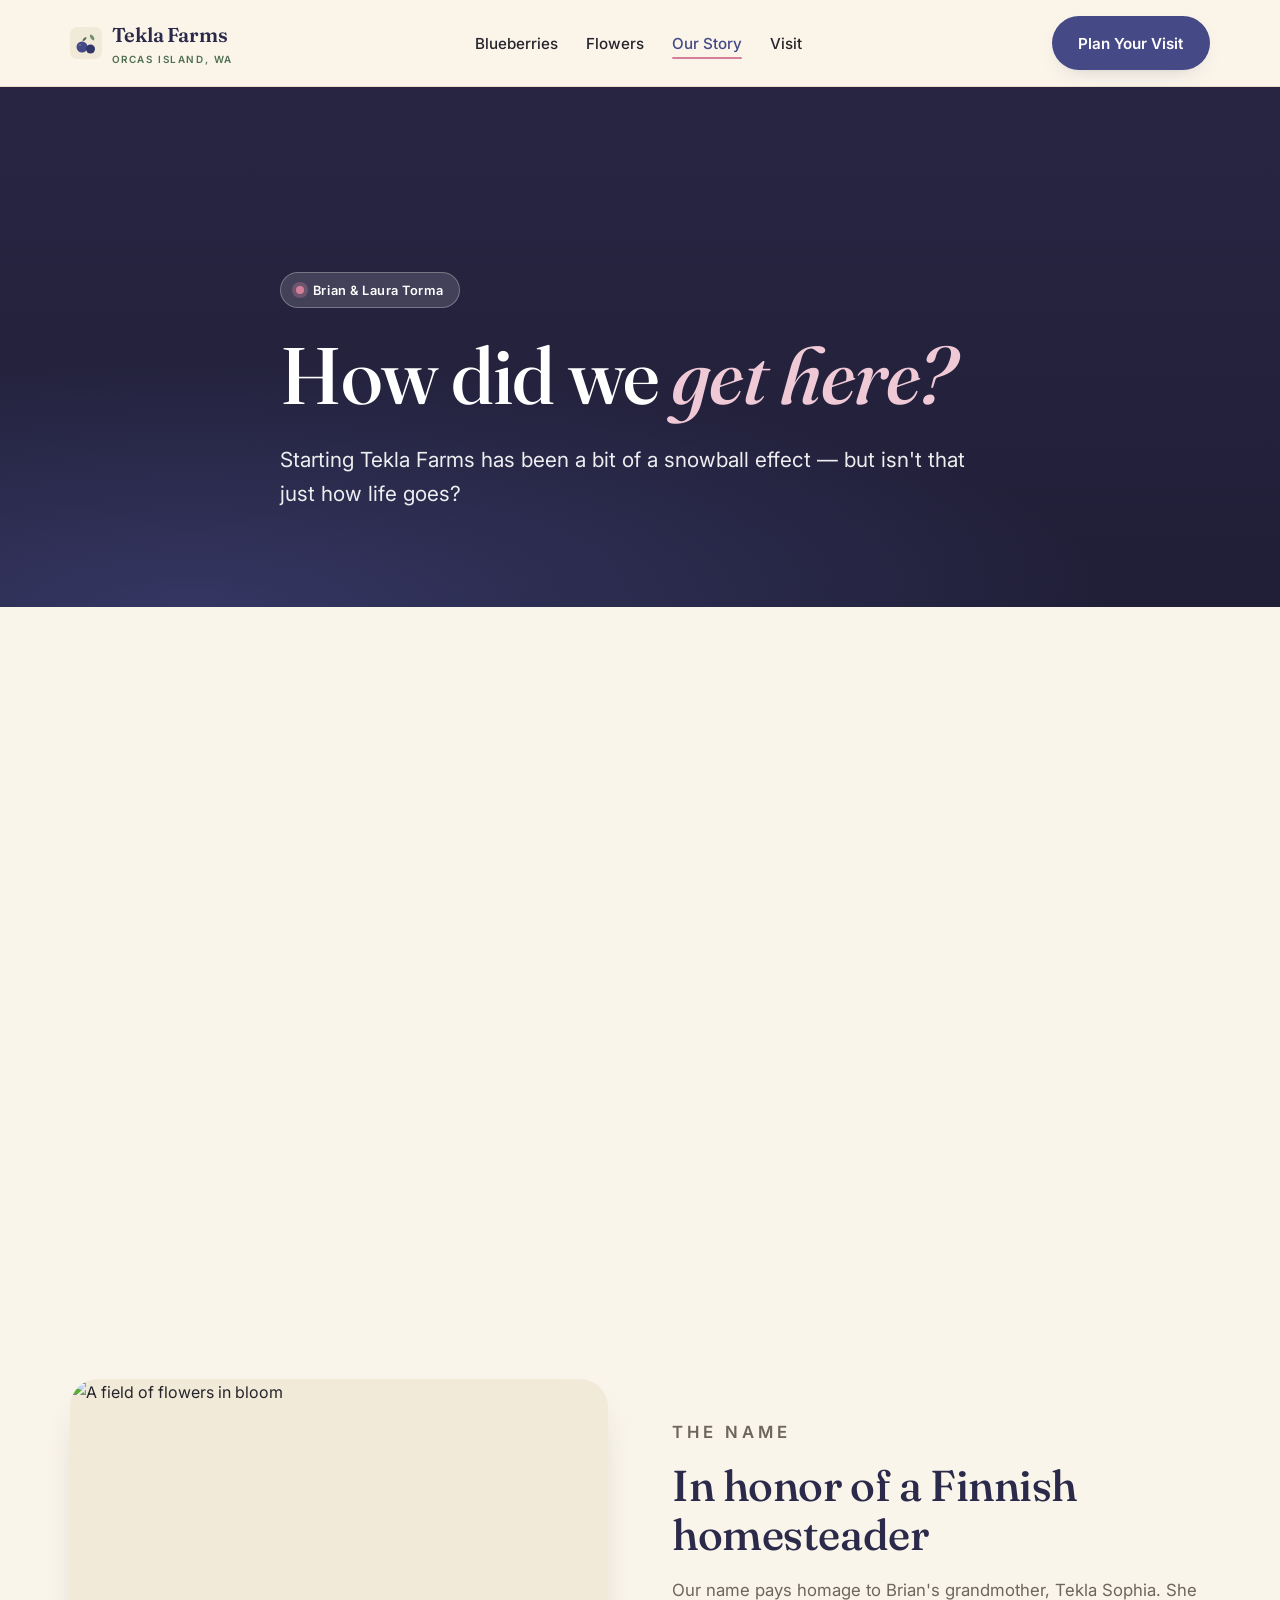
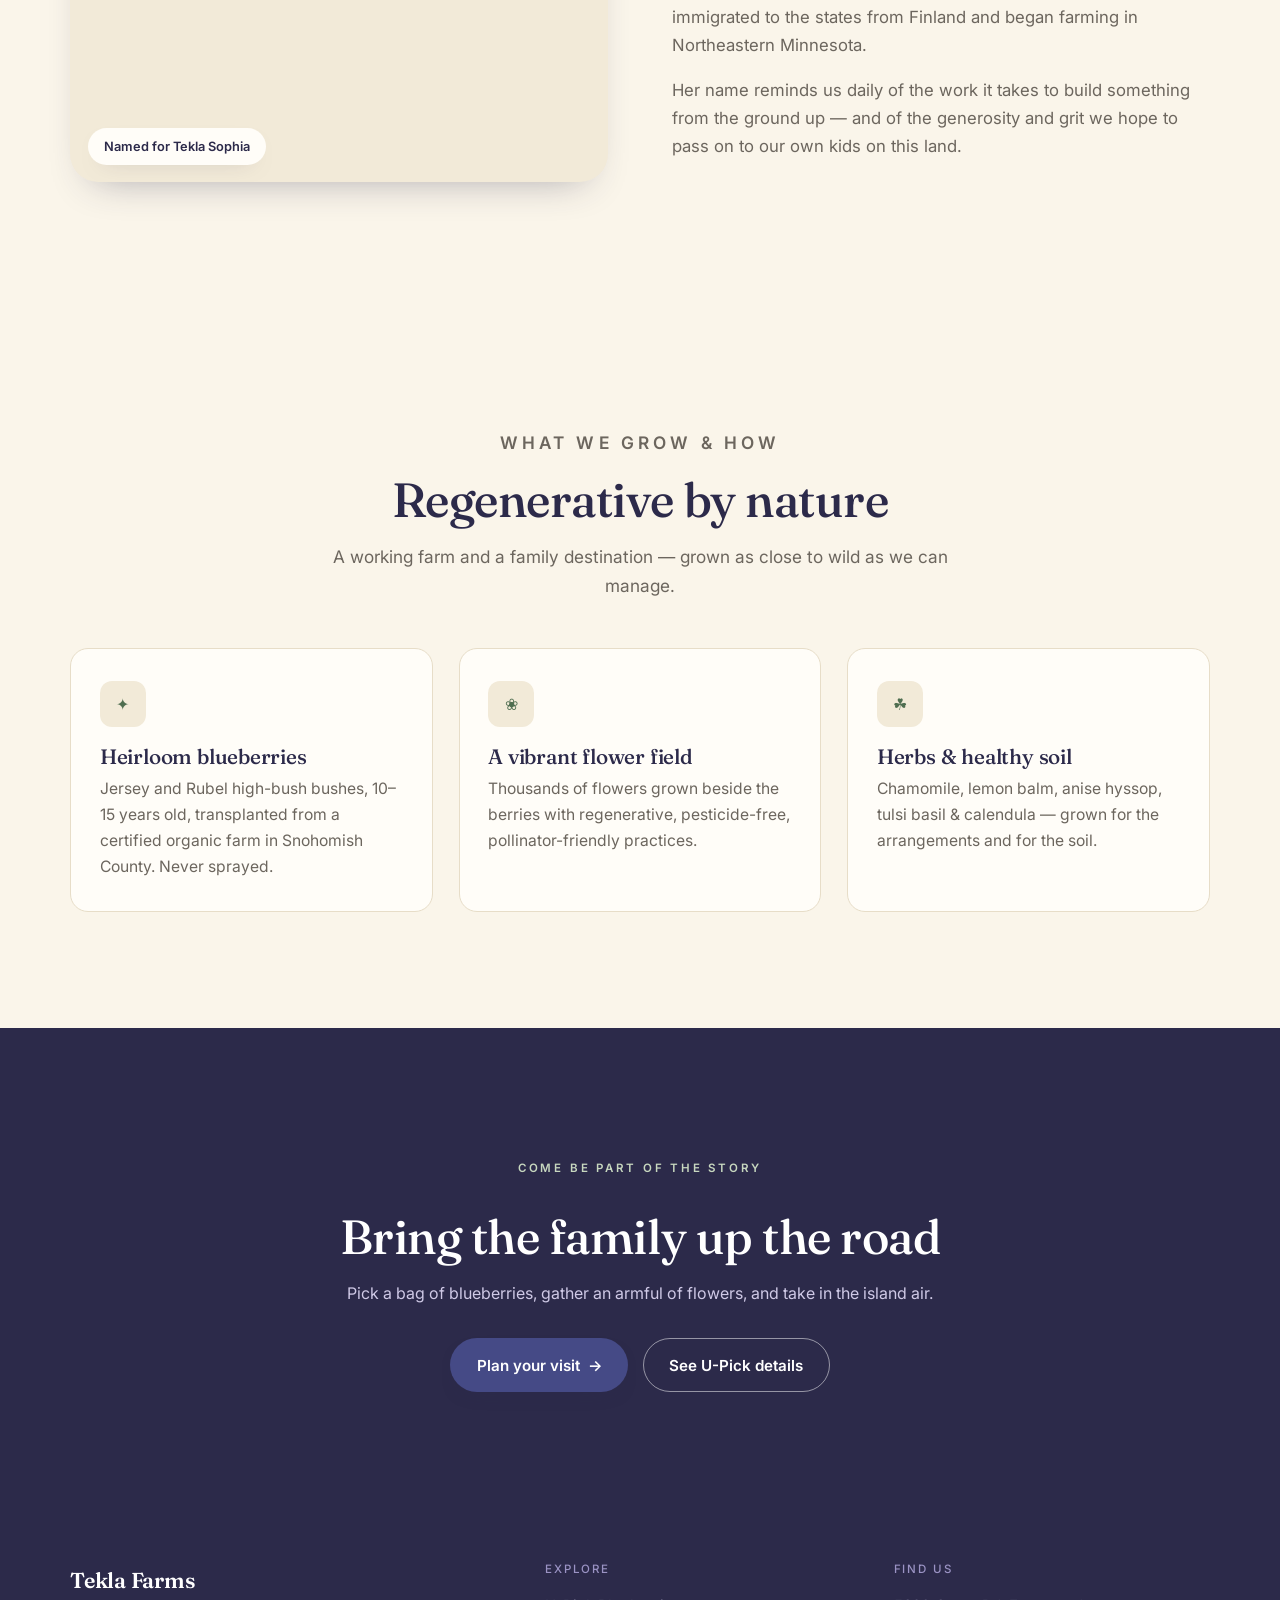
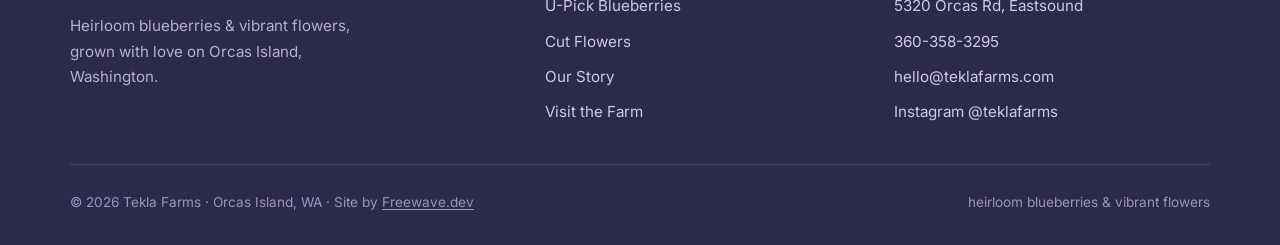
==== about.html @ 30a961ed "Build Tekla Farms demo site: blueberries, flowers, story & visit pages Co-Authored-By: Claude Opus 4" ====
<!DOCTYPE html>
<html lang="en">
<head>
<meta charset="UTF-8">
<meta name="viewport" content="width=device-width, initial-scale=1.0">
<title>Our Story — Tekla Farms, Orcas Island</title>
<meta name="description" content="Tekla Farms is family-owned by Brian and Laura Torma on Orcas Island. Named for Brian's Finnish grandmother Tekla, we farm regeneratively without pesticides.">
<link rel="icon" href="/favicon.svg" type="image/svg+xml">
<link rel="stylesheet" href="styles.css">
</head>
<body>
<header class="site-header">
  <nav class="nav wrap">
    <a class="brand" href="index.html" aria-label="Tekla Farms home">
      <svg viewBox="0 0 64 64" aria-hidden="true"><rect width="64" height="64" rx="14" fill="#f2ead8"/><path d="M40 15c6 1 10 6 8 12-5-1-9-6-8-12z" fill="#6f8f6f"/><path d="M33 20c0 4-3 8-8 9 0-5 3-8 8-9z" fill="#4f6e50"/><circle cx="24" cy="40" r="11" fill="#454a86"/><circle cx="41" cy="44" r="9" fill="#33366a"/><circle cx="20" cy="36" r="2" fill="#7d81b8" opacity=".7"/></svg>
      <span><span class="brand-name">Tekla Farms</span><span class="brand-tag">Orcas Island, WA</span></span>
    </a>
    <ul class="nav-links">
      <li><a href="blueberries.html">Blueberries</a></li>
      <li><a href="flowers.html">Flowers</a></li>
      <li><a href="about.html" aria-current="page">Our Story</a></li>
      <li><a href="visit.html">Visit</a></li>
    </ul>
    <a class="btn btn-primary nav-cta" href="visit.html#plan">Plan Your Visit</a>
  </nav>
</header>

<main>
  <section class="hero page-hero" style="background-image: linear-gradient(180deg, rgba(28,26,48,0.30), rgba(28,26,48,0.72)), url('https://images.unsplash.com/photo-1500382017468-9049fed747ef?auto=format&fit=crop&w=1800&q=80');">
    <div class="hero-inner wrap">
      <span class="hero-badge fade-up"><span class="dot"></span> Brian &amp; Laura Torma</span>
      <h1 class="fade-up d1">How did we <em>get here?</em></h1>
      <p class="lede fade-up d2">Starting Tekla Farms has been a bit of a snowball effect — but isn't that just how life goes?</p>
    </div>
  </section>

  <section class="section">
    <div class="narrow prose reveal">
      <p>We're Brian and Laura Torma, owners and head farmers at Tekla Farms — wow, does that still feel crazy to say. We bought the property at the end of 2022, and it looked nothing like it does today.</p>
      <p>It started as fallow, logged timberland with junk cars, trash, and rock-hard clay soil, once intended to be a construction yard for Brian's business. Many islanders have their own memories of this land — from epic shop parties (so we've heard) to riding dirt bikes around the horse trails.</p>
      <blockquote class="pull">Where there was clay and cast-off cars, there are now thousands of flowers and rows of heirloom blueberries.</blockquote>
      <p>Little by little, with help from our kids and our friends, that construction yard became a farm. Today the land grows heirloom high-bush blueberries and a vibrant flower field — tended without pesticides and with pollinators always in mind.</p>
    </div>
  </section>

  <section class="section panel-cream" style="padding-top:0;background:transparent;">
    <div class="wrap split" style="align-items:center;">
      <div class="split-media reveal">
        <img src="https://images.unsplash.com/photo-1464297162577-f5295c892194?auto=format&fit=crop&w=1200&q=80" alt="A field of flowers in bloom">
        <span class="tag">Named for Tekla Sophia</span>
      </div>
      <div class="split-body reveal">
        <p class="eyebrow">The name</p>
        <h2>In honor of a Finnish homesteader</h2>
        <p>Our name pays homage to Brian's grandmother, Tekla Sophia. She immigrated to the states from Finland and began farming in Northeastern Minnesota.</p>
        <p>Her name reminds us daily of the work it takes to build something from the ground up — and of the generosity and grit we hope to pass on to our own kids on this land.</p>
      </div>
    </div>
  </section>

  <section class="section">
    <div class="wrap">
      <div class="section-head center reveal">
        <p class="eyebrow">What we grow &amp; how</p>
        <h2>Regenerative by nature</h2>
        <p>A working farm and a family destination — grown as close to wild as we can manage.</p>
      </div>
      <div class="cards">
        <article class="card reveal">
          <div class="icon" aria-hidden="true">✦</div>
          <h3>Heirloom blueberries</h3>
          <p>Jersey and Rubel high-bush bushes, 10–15 years old, transplanted from a certified organic farm in Snohomish County. Never sprayed.</p>
        </article>
        <article class="card reveal">
          <div class="icon" aria-hidden="true">❀</div>
          <h3>A vibrant flower field</h3>
          <p>Thousands of flowers grown beside the berries with regenerative, pesticide-free, pollinator-friendly practices.</p>
        </article>
        <article class="card reveal">
          <div class="icon" aria-hidden="true">☘</div>
          <h3>Herbs &amp; healthy soil</h3>
          <p>Chamomile, lemon balm, anise hyssop, tulsi basil &amp; calendula — grown for the arrangements and for the soil.</p>
        </article>
      </div>
    </div>
  </section>

  <section class="section panel-indigo">
    <div class="wrap cta-band reveal">
      <p class="eyebrow on-dark">Come be part of the story</p>
      <h2>Bring the family up the road</h2>
      <p>Pick a bag of blueberries, gather an armful of flowers, and take in the island air.</p>
      <div class="cta-actions">
        <a class="btn btn-primary" href="visit.html#plan">Plan your visit <span class="arrow">→</span></a>
        <a class="btn btn-ghost on-dark" href="blueberries.html">See U-Pick details</a>
      </div>
    </div>
  </section>
</main>

<footer class="site-footer">
  <div class="wrap">
    <div class="footer-top">
      <div class="footer-brand">
        <span class="brand-name" style="font-size:1.35rem;">Tekla Farms</span>
        <p>Heirloom blueberries &amp; vibrant flowers, grown with love on Orcas Island, Washington.</p>
      </div>
      <div class="footer-col">
        <h4>Explore</h4>
        <ul>
          <li><a href="blueberries.html">U-Pick Blueberries</a></li>
          <li><a href="flowers.html">Cut Flowers</a></li>
          <li><a href="about.html">Our Story</a></li>
          <li><a href="visit.html">Visit the Farm</a></li>
        </ul>
      </div>
      <div class="footer-col">
        <h4>Find us</h4>
        <ul>
          <li><a href="visit.html#plan">5320 Orcas Rd, Eastsound</a></li>
          <li><a href="tel:+13603583295">360-358-3295</a></li>
          <li><a href="mailto:hello@teklafarms.com">hello@teklafarms.com</a></li>
          <li><a href="https://www.instagram.com/teklafarms" target="_blank" rel="noopener">Instagram @teklafarms</a></li>
        </ul>
      </div>
    </div>
    <div class="footer-bottom">
      <span>&copy; 2026 Tekla Farms · Orcas Island, WA &middot; Site by <a href="https://freewave.dev" target="_blank" rel="noopener" style="color:inherit;text-decoration:underline;text-underline-offset:2px">Freewave.dev</a></span>
      <span>heirloom blueberries &amp; vibrant flowers</span>
    </div>
  </div>
</footer>
</body>
</html>
---- styles.css ----
@import url('https://fonts.googleapis.com/css2?family=Fraunces:ital,opsz,wght@0,9..144,400;0,9..144,500;0,9..144,600;1,9..144,400&family=Inter:wght@400;500;600&display=swap');

:root {
  --ink: #26242b;
  --muted: #6c665e;
  --cream: #faf5ea;
  --cream-2: #f2ead8;
  --panel: #fffdf8;
  --line: #e7ddc8;
  --indigo: #2c2a4a;
  --berry: #454a86;
  --berry-deep: #33366a;
  --sage: #6f8f6f;
  --sage-deep: #4f6e50;
  --bloom: #d5809b;
  --bloom-deep: #bd6584;
  --shadow: 0 18px 40px -24px rgba(44, 42, 74, 0.45);
  --shadow-sm: 0 8px 22px -16px rgba(44, 42, 74, 0.5);
  --radius: 18px;
  --radius-lg: 28px;
  --wrap: 1140px;
  --ease: cubic-bezier(0.22, 0.61, 0.36, 1);
}

* { margin: 0; padding: 0; box-sizing: border-box; }

html { scroll-behavior: smooth; }

body {
  font-family: 'Inter', -apple-system, BlinkMacSystemFont, sans-serif;
  color: var(--ink);
  background: var(--cream);
  line-height: 1.65;
  -webkit-font-smoothing: antialiased;
  overflow-x: hidden;
}

img { max-width: 100%; display: block; }
a { color: inherit; }

h1, h2, h3, h4 {
  font-family: 'Fraunces', Georgia, serif;
  font-weight: 500;
  line-height: 1.12;
  letter-spacing: -0.01em;
  color: var(--indigo);
}

.wrap { width: min(100% - 2.5rem, var(--wrap)); margin-inline: auto; }
.narrow { width: min(100% - 2.5rem, 720px); margin-inline: auto; }

.eyebrow {
  font-family: 'Inter', sans-serif;
  text-transform: uppercase;
  letter-spacing: 0.24em;
  font-size: 0.72rem;
  font-weight: 600;
  color: var(--sage-deep);
  margin-bottom: 1rem;
}
.eyebrow.on-dark { color: #c7d7bf; }

.section { padding: clamp(4rem, 9vw, 7.5rem) 0; }
.section-head { max-width: 640px; margin-bottom: 3rem; }
.section-head.center { margin-inline: auto; text-align: center; }
.section-head h2 { font-size: clamp(2rem, 4.5vw, 3rem); }
.section-head p { color: var(--muted); font-size: 1.08rem; margin-top: 1rem; }

/* ---------- Buttons ---------- */
.btn {
  display: inline-flex; align-items: center; gap: 0.5rem;
  font-family: 'Inter', sans-serif; font-weight: 600; font-size: 0.95rem;
  padding: 0.85rem 1.6rem; border-radius: 999px;
  text-decoration: none; cursor: pointer; border: 1.5px solid transparent;
  transition: transform 0.25s var(--ease), background 0.25s var(--ease), box-shadow 0.25s var(--ease), color 0.25s var(--ease);
}
.btn-primary { background: var(--berry); color: #fff; box-shadow: var(--shadow-sm); }
.btn-primary:hover { background: var(--berry-deep); transform: translateY(-2px); box-shadow: var(--shadow); }
.btn-ghost { background: transparent; color: var(--indigo); border-color: var(--line); }
.btn-ghost:hover { border-color: var(--berry); color: var(--berry); transform: translateY(-2px); }
.btn-ghost.on-dark { color: #fff; border-color: rgba(255,255,255,0.5); }
.btn-ghost.on-dark:hover { background: rgba(255,255,255,0.12); border-color: #fff; }
.btn .arrow { transition: transform 0.25s var(--ease); }
.btn:hover .arrow { transform: translateX(3px); }

/* ---------- Header ---------- */
.site-header {
  position: sticky; top: 0; z-index: 50;
  background: rgba(250, 245, 234, 0.82);
  backdrop-filter: blur(12px);
  border-bottom: 1px solid var(--line);
}
.nav { display: flex; align-items: center; justify-content: space-between; padding: 1rem 0; gap: 1.5rem; }
.brand { display: flex; align-items: center; gap: 0.6rem; text-decoration: none; }
.brand svg { width: 32px; height: 32px; flex: none; }
.brand-name { font-family: 'Fraunces', serif; font-weight: 600; font-size: 1.25rem; color: var(--indigo); letter-spacing: -0.01em; }
.brand-tag { display: block; font-family: 'Inter', sans-serif; font-size: 0.62rem; letter-spacing: 0.16em; text-transform: uppercase; color: var(--sage-deep); font-weight: 600; }
.nav-links { display: flex; align-items: center; gap: 1.75rem; list-style: none; }
.nav-links a { text-decoration: none; font-weight: 500; font-size: 0.95rem; color: var(--ink); position: relative; padding: 0.25rem 0; transition: color 0.2s var(--ease); }
.nav-links a::after { content: ''; position: absolute; left: 0; bottom: -2px; width: 0; height: 2px; background: var(--bloom); border-radius: 2px; transition: width 0.28s var(--ease); }
.nav-links a:hover, .nav-links a[aria-current="page"] { color: var(--berry); }
.nav-links a:hover::after, .nav-links a[aria-current="page"]::after { width: 100%; }
.nav-cta { margin-left: 0.5rem; }

/* ---------- Hero ---------- */
.hero {
  position: relative; color: #fff; overflow: hidden;
  background: linear-gradient(180deg, rgba(28,26,48,0.35), rgba(28,26,48,0.72)), var(--indigo) center/cover no-repeat;
  min-height: min(88vh, 760px);
  display: flex; align-items: flex-end;
}
.hero::after {
  content: ''; position: absolute; inset: 0;
  background: radial-gradient(120% 80% at 15% 100%, rgba(69,74,134,0.55), transparent 60%);
  pointer-events: none;
}
.hero-inner { position: relative; z-index: 2; padding: clamp(3rem, 8vw, 6rem) 0; max-width: 720px; }
.hero h1 { color: #fff; font-size: clamp(2.6rem, 7vw, 5rem); font-weight: 500; }
.hero h1 em { font-style: italic; color: #f0c9d6; }
.hero .lede { font-size: clamp(1.05rem, 2.4vw, 1.3rem); margin-top: 1.4rem; max-width: 34em; color: rgba(255,255,255,0.92); }
.hero-actions { display: flex; flex-wrap: wrap; gap: 0.9rem; margin-top: 2.2rem; }
.hero-badge {
  display: inline-flex; align-items: center; gap: 0.55rem;
  background: rgba(255,255,255,0.14); border: 1px solid rgba(255,255,255,0.28);
  padding: 0.4rem 0.95rem; border-radius: 999px; font-size: 0.8rem; font-weight: 600;
  letter-spacing: 0.04em; margin-bottom: 1.4rem; backdrop-filter: blur(4px);
}
.hero-badge .dot { width: 8px; height: 8px; border-radius: 50%; background: var(--bloom); box-shadow: 0 0 0 4px rgba(213,128,155,0.3); }

.page-hero { min-height: min(62vh, 520px); }

/* ---------- Marquee strip ---------- */
.strip { background: var(--indigo); color: #e9e6f5; padding: 1rem 0; overflow: hidden; }
.strip-track { display: flex; gap: 3rem; white-space: nowrap; width: max-content; animation: marquee 26s linear infinite; }
.strip-track span { font-family: 'Fraunces', serif; font-size: 1.05rem; display: inline-flex; align-items: center; gap: 3rem; letter-spacing: 0.01em; }
.strip-track span::after { content: '❋'; color: var(--bloom); }
@keyframes marquee { to { transform: translateX(-50%); } }

/* ---------- Feature split ---------- */
.split { display: grid; grid-template-columns: 1fr 1fr; gap: clamp(2rem, 5vw, 4.5rem); align-items: center; }
.split.reverse .split-media { order: 2; }
.split-media {
  position: relative; border-radius: var(--radius-lg); overflow: hidden;
  box-shadow: var(--shadow); aspect-ratio: 4 / 3; background: var(--cream-2);
}
.split-media img { width: 100%; height: 100%; object-fit: cover; transition: transform 0.9s var(--ease); }
.split-media:hover img { transform: scale(1.05); }
.split-media .tag {
  position: absolute; left: 1.1rem; bottom: 1.1rem; background: var(--panel); color: var(--indigo);
  padding: 0.5rem 1rem; border-radius: 999px; font-size: 0.8rem; font-weight: 600; box-shadow: var(--shadow-sm);
}
.split-body h2 { font-size: clamp(1.9rem, 4vw, 2.7rem); }
.split-body p { color: var(--muted); margin-top: 1.1rem; font-size: 1.05rem; }
.split-body .btn { margin-top: 1.8rem; }

/* ---------- Cards ---------- */
.cards { display: grid; grid-template-columns: repeat(auto-fit, minmax(260px, 1fr)); gap: 1.6rem; }
.card {
  background: var(--panel); border: 1px solid var(--line); border-radius: var(--radius);
  padding: 2rem 1.8rem; transition: transform 0.3s var(--ease), box-shadow 0.3s var(--ease), border-color 0.3s var(--ease);
}
.card:hover { transform: translateY(-6px); box-shadow: var(--shadow); border-color: transparent; }
.card .icon {
  width: 46px; height: 46px; border-radius: 12px; display: grid; place-items: center;
  background: var(--cream-2); color: var(--sage-deep); margin-bottom: 1.1rem;
}
.card h3 { font-size: 1.3rem; margin-bottom: 0.5rem; }
.card p { color: var(--muted); font-size: 0.98rem; }

/* ---------- Facts / pricing ---------- */
.facts { display: grid; grid-template-columns: repeat(auto-fit, minmax(180px, 1fr)); gap: 1.2rem; }
.fact { background: var(--panel); border: 1px solid var(--line); border-radius: var(--radius); padding: 1.6rem; text-align: center; }
.fact .num { font-family: 'Fraunces', serif; font-size: 2.4rem; color: var(--berry); line-height: 1; }
.fact .lbl { color: var(--muted); font-size: 0.9rem; margin-top: 0.5rem; }

.pricecard {
  background: var(--panel); border: 1px solid var(--line); border-radius: var(--radius-lg);
  padding: 2.2rem; box-shadow: var(--shadow-sm);
}
.pricerow { display: flex; justify-content: space-between; gap: 1rem; padding: 0.9rem 0; border-bottom: 1px dashed var(--line); }
.pricerow:last-child { border-bottom: none; }
.pricerow .name { font-weight: 500; }
.pricerow .name small { display: block; color: var(--muted); font-weight: 400; font-size: 0.85rem; }
.pricerow .amt { font-family: 'Fraunces', serif; font-size: 1.25rem; color: var(--berry); white-space: nowrap; }
.fineprint { color: var(--muted); font-size: 0.85rem; margin-top: 1.2rem; }

/* ---------- Panels ---------- */
.panel-cream { background: var(--cream-2); }
.panel-indigo { background: var(--indigo); color: #ece9f6; }
.panel-indigo h2, .panel-indigo h3 { color: #fff; }
.panel-indigo p { color: #cfc9e6; }

.checklist { list-style: none; display: grid; gap: 0.8rem; margin-top: 1.4rem; }
.checklist li { display: flex; gap: 0.75rem; align-items: flex-start; color: var(--muted); }
.checklist.on-dark li { color: #cfc9e6; }
.checklist li::before {
  content: '✿'; color: var(--bloom); font-size: 1rem; line-height: 1.5; flex: none;
}

/* ---------- Story / prose ---------- */
.prose p { color: var(--muted); font-size: 1.1rem; margin-bottom: 1.3rem; }
.prose p:first-of-type::first-letter {
  font-family: 'Fraunces', serif; float: left; font-size: 3.6rem; line-height: 0.82;
  padding: 0.3rem 0.7rem 0 0; color: var(--bloom-deep);
}
.pull {
  font-family: 'Fraunces', serif; font-style: italic; font-size: clamp(1.4rem, 3.4vw, 2rem);
  color: var(--indigo); line-height: 1.35; margin: 2.5rem 0; padding-left: 1.4rem;
  border-left: 3px solid var(--bloom);
}

/* ---------- Contact / visit ---------- */
.info-grid { display: grid; grid-template-columns: repeat(auto-fit, minmax(220px, 1fr)); gap: 1.4rem; }
.info-card { background: var(--panel); border: 1px solid var(--line); border-radius: var(--radius); padding: 1.8rem; }
.info-card h3 { font-size: 1.1rem; margin-bottom: 0.6rem; display: flex; align-items: center; gap: 0.5rem; }
.info-card a { color: var(--berry); text-decoration: none; font-weight: 500; }
.info-card a:hover { text-decoration: underline; text-underline-offset: 3px; }
.info-card p { color: var(--muted); font-size: 0.98rem; }
.map-embed { border: 0; width: 100%; height: 340px; border-radius: var(--radius-lg); box-shadow: var(--shadow-sm); }

.cta-band { text-align: center; }
.cta-band h2 { font-size: clamp(2rem, 5vw, 3rem); }
.cta-band p { color: #cfc9e6; max-width: 40em; margin: 1rem auto 2rem; }
.cta-actions { display: flex; gap: 0.9rem; justify-content: center; flex-wrap: wrap; }

/* ---------- Footer ---------- */
.site-footer { background: var(--indigo); color: #cfc9e6; padding: 3.5rem 0 2rem; }
.footer-top { display: grid; grid-template-columns: 1.4fr 1fr 1fr; gap: 2rem; padding-bottom: 2.5rem; border-bottom: 1px solid rgba(255,255,255,0.12); }
.footer-top .brand-name { color: #fff; }
.footer-top p { color: #b6afd4; font-size: 0.95rem; margin-top: 0.9rem; max-width: 32ch; }
.footer-col h4 { font-family: 'Inter', sans-serif; text-transform: uppercase; letter-spacing: 0.16em; font-size: 0.72rem; color: #9b93c4; margin-bottom: 1rem; }
.footer-col ul { list-style: none; display: grid; gap: 0.55rem; }
.footer-col a { color: #cfc9e6; text-decoration: none; font-size: 0.95rem; transition: color 0.2s var(--ease); }
.footer-col a:hover { color: #fff; }
.footer-bottom { display: flex; justify-content: space-between; flex-wrap: wrap; gap: 0.8rem; padding-top: 1.6rem; font-size: 0.85rem; color: #9b93c4; }
.footer-bottom a { color: inherit; }

/* ---------- Reveal on scroll (progressive, CSS-only) ---------- */
@supports (animation-timeline: view()) {
  @media (prefers-reduced-motion: no-preference) {
    .reveal { opacity: 0; transform: translateY(26px); animation: reveal linear both; animation-timeline: view(); animation-range: entry 0% cover 32%; }
  }
}
@keyframes reveal { to { opacity: 1; transform: none; } }

/* ---------- Entrance ---------- */
@media (prefers-reduced-motion: no-preference) {
  .fade-up { opacity: 0; transform: translateY(20px); animation: reveal 0.9s var(--ease) forwards; }
  .d1 { animation-delay: 0.1s; } .d2 { animation-delay: 0.24s; } .d3 { animation-delay: 0.38s; } .d4 { animation-delay: 0.52s; }
}

/* ---------- Responsive ---------- */
@media (max-width: 860px) {
  .split { grid-template-columns: 1fr; }
  .split.reverse .split-media { order: 0; }
  .footer-top { grid-template-columns: 1fr 1fr; }
  .footer-top .footer-brand { grid-column: 1 / -1; }
  .nav-links { display: none; }
  .nav-cta { margin-left: 0; }
}
@media (max-width: 520px) {
  .footer-top { grid-template-columns: 1fr; }
  .hero-actions .btn { width: 100%; justify-content: center; }
}
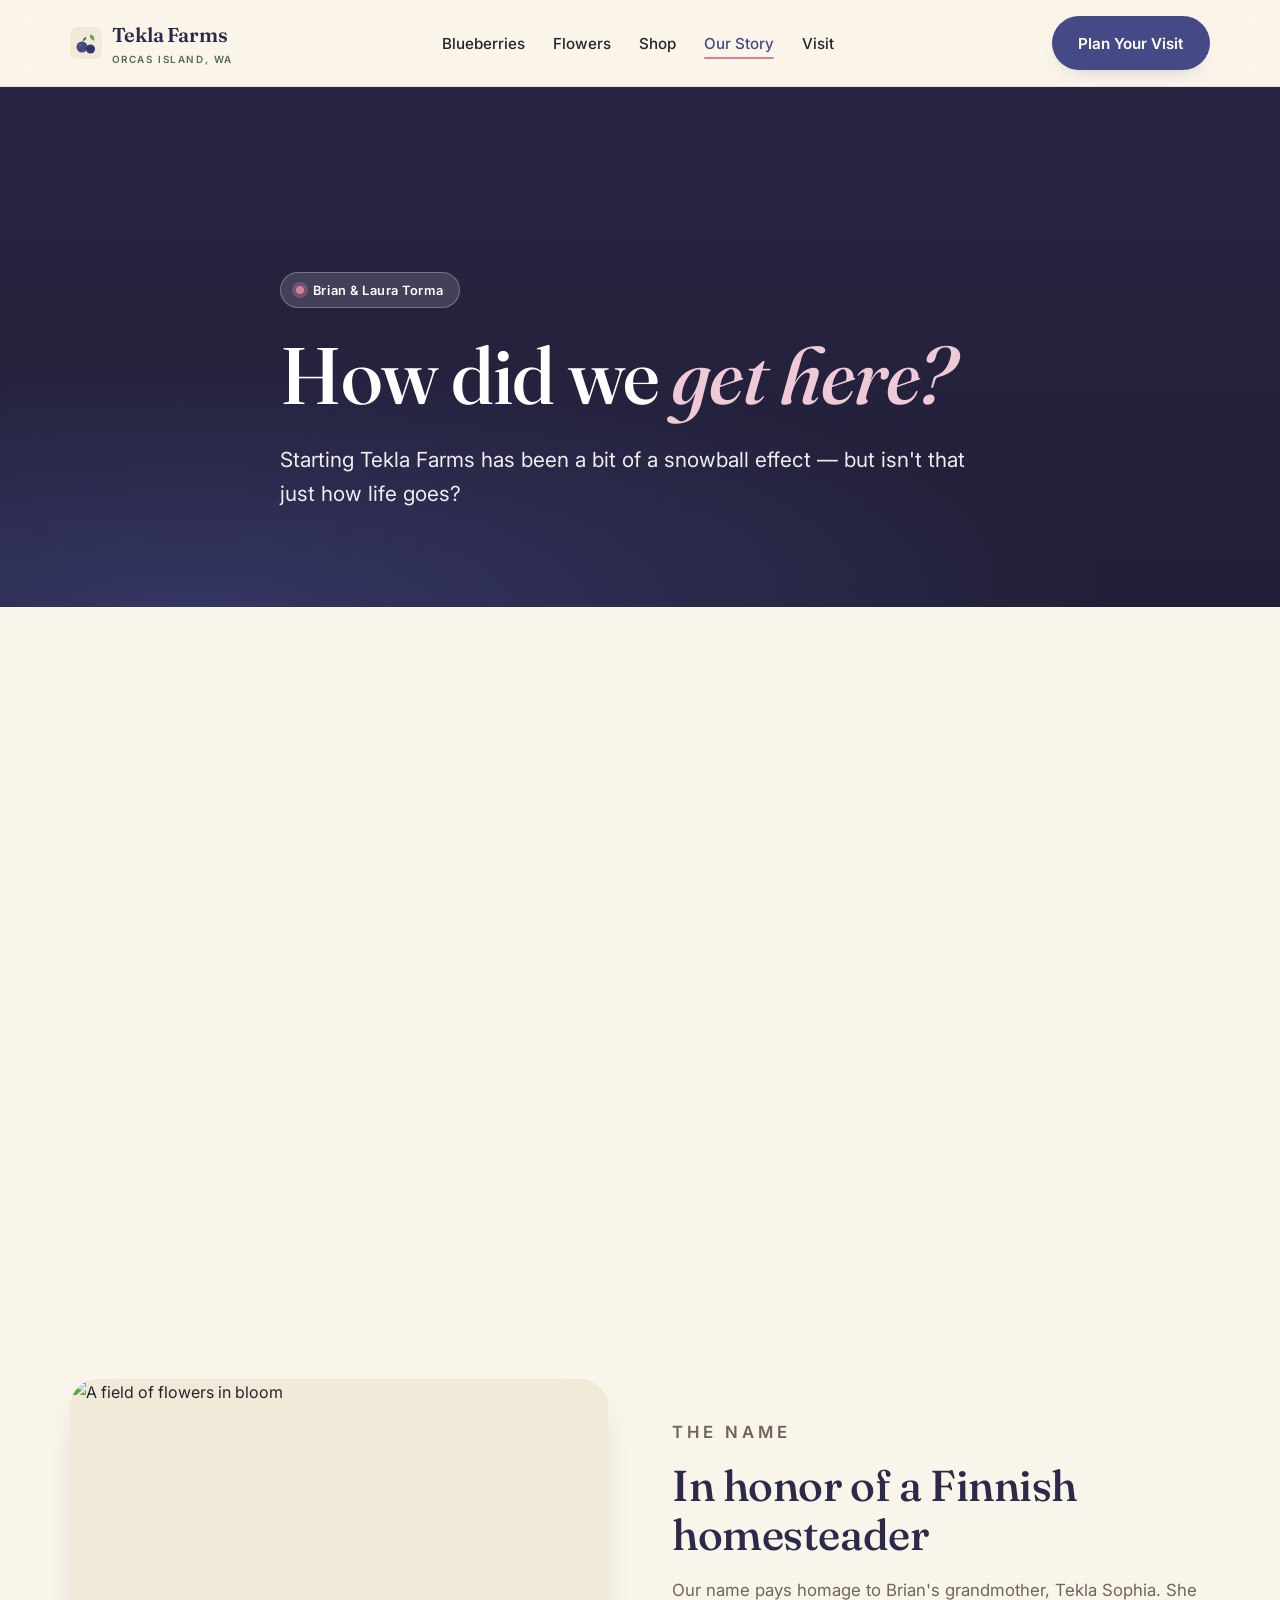
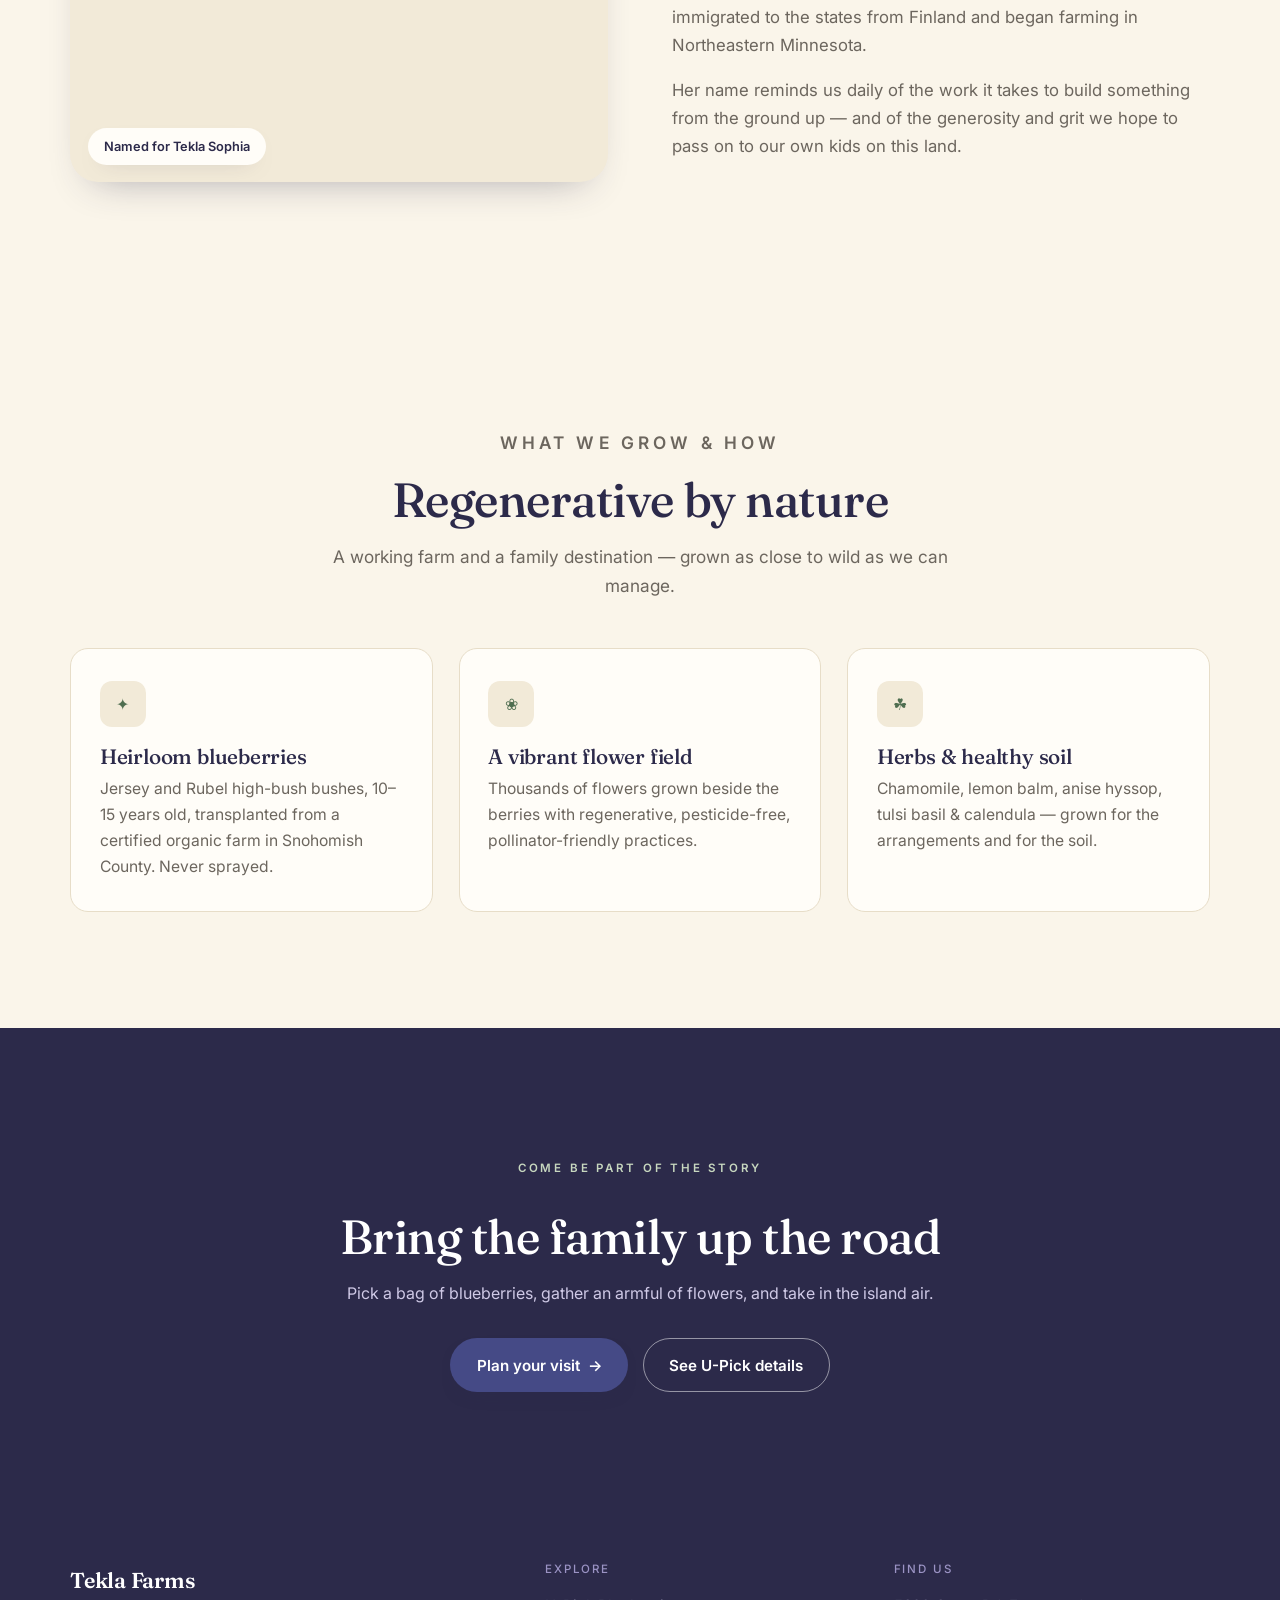
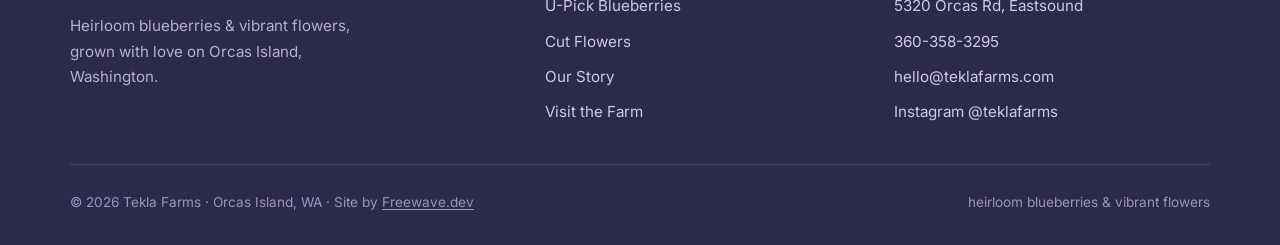
==== commit 0962598f: "Add flower shop and demo shopping cart pages Build a Shop page with 8 seasonal flower arrangements a" ====
--- a/about.html
+++ b/about.html
@@ -18,6 +18,7 @@
     <ul class="nav-links">
       <li><a href="blueberries.html">Blueberries</a></li>
       <li><a href="flowers.html">Flowers</a></li>
+      <li><a href="shop.html">Shop</a></li>
       <li><a href="about.html" aria-current="page">Our Story</a></li>
       <li><a href="visit.html">Visit</a></li>
     </ul>
@@ -26,7 +27,7 @@
 </header>
 
 <main>
-  <section class="hero page-hero" style="background-image: linear-gradient(180deg, rgba(28,26,48,0.30), rgba(28,26,48,0.72)), url('https://images.unsplash.com/photo-1500382017468-9049fed747ef?auto=format&fit=crop&w=1800&q=80');">
+  <section class="hero page-hero" style="background-image: linear-gradient(180deg, rgba(28,26,48,0.30), rgba(28,26,48,0.72)), url('https://media.freewave.dev/t0x1v8/images/unsplash-525215e5ce09.webp');">
     <div class="hero-inner wrap">
       <span class="hero-badge fade-up"><span class="dot"></span> Brian &amp; Laura Torma</span>
       <h1 class="fade-up d1">How did we <em>get here?</em></h1>
@@ -46,7 +47,7 @@
   <section class="section panel-cream" style="padding-top:0;background:transparent;">
     <div class="wrap split" style="align-items:center;">
       <div class="split-media reveal">
-        <img src="https://images.unsplash.com/photo-1464297162577-f5295c892194?auto=format&fit=crop&w=1200&q=80" alt="A field of flowers in bloom">
+        <img src="https://media.freewave.dev/t0x1v8/images/unsplash-d18426b8f9e1.webp" alt="A field of flowers in bloom">
         <span class="tag">Named for Tekla Sophia</span>
       </div>
       <div class="split-body reveal">
--- a/styles.css
+++ b/styles.css
@@ -184,6 +184,61 @@
 .pricerow .amt { font-family: 'Fraunces', serif; font-size: 1.25rem; color: var(--berry); white-space: nowrap; }
 .fineprint { color: var(--muted); font-size: 0.85rem; margin-top: 1.2rem; }
 
+/* ---------- Demo note ---------- */
+.demo-note {
+  display: flex; align-items: center; gap: 0.6rem; flex-wrap: wrap;
+  background: var(--cream-2); border: 1px dashed var(--line); color: var(--muted);
+  border-radius: 999px; padding: 0.55rem 1.1rem; font-size: 0.85rem; width: fit-content;
+}
+.demo-note strong { color: var(--sage-deep); font-weight: 600; }
+
+/* ---------- Shop ---------- */
+.shop-head { display: flex; align-items: flex-end; justify-content: space-between; gap: 1.5rem; flex-wrap: wrap; margin-bottom: 2.6rem; }
+.cart-link { display: inline-flex; align-items: center; gap: 0.5rem; text-decoration: none; font-weight: 600; font-size: 0.95rem; color: var(--berry); }
+.cart-link:hover { text-decoration: underline; text-underline-offset: 3px; }
+.cart-link .count { display: inline-grid; place-items: center; min-width: 22px; height: 22px; padding: 0 0.35rem; border-radius: 999px; background: var(--bloom); color: #fff; font-size: 0.75rem; }
+
+.shop-grid { display: grid; grid-template-columns: repeat(auto-fill, minmax(250px, 1fr)); gap: 1.6rem; }
+.product {
+  display: flex; flex-direction: column; background: var(--panel);
+  border: 1px solid var(--line); border-radius: var(--radius); overflow: hidden;
+  transition: transform 0.3s var(--ease), box-shadow 0.3s var(--ease), border-color 0.3s var(--ease);
+}
+.product:hover { transform: translateY(-6px); box-shadow: var(--shadow); border-color: transparent; }
+.product-media { position: relative; aspect-ratio: 4 / 3; background: var(--cream-2); }
+.product-media img { width: 100%; height: 100%; object-fit: cover; transition: transform 0.9s var(--ease); }
+.product:hover .product-media img { transform: scale(1.05); }
+.product-media .tag {
+  position: absolute; left: 0.9rem; top: 0.9rem; background: var(--panel); color: var(--indigo);
+  padding: 0.35rem 0.8rem; border-radius: 999px; font-size: 0.72rem; font-weight: 600; box-shadow: var(--shadow-sm);
+}
+.product-body { display: flex; flex-direction: column; flex: 1; padding: 1.4rem 1.4rem 1.5rem; }
+.product-body h3 { font-size: 1.2rem; margin-bottom: 0.4rem; }
+.product-body p { color: var(--muted); font-size: 0.92rem; margin-bottom: 1.1rem; }
+.product-foot { display: flex; align-items: center; justify-content: space-between; gap: 1rem; margin-top: auto; }
+.product .price { font-family: 'Fraunces', serif; font-size: 1.4rem; color: var(--berry); }
+.product .price small { font-family: 'Inter', sans-serif; font-size: 0.72rem; color: var(--muted); display: block; font-weight: 500; }
+.btn-sm { padding: 0.6rem 1.15rem; font-size: 0.85rem; }
+
+/* ---------- Cart ---------- */
+.cart-layout { display: grid; grid-template-columns: 1.55fr 1fr; gap: clamp(2rem, 5vw, 3.5rem); align-items: start; }
+.cart-list { display: grid; gap: 1rem; }
+.cart-item {
+  display: grid; grid-template-columns: 84px 1fr auto; gap: 1.2rem; align-items: center;
+  background: var(--panel); border: 1px solid var(--line); border-radius: var(--radius); padding: 1rem 1.2rem;
+}
+.cart-item .thumb { width: 84px; height: 84px; border-radius: 12px; overflow: hidden; background: var(--cream-2); }
+.cart-item .thumb img { width: 100%; height: 100%; object-fit: cover; }
+.cart-item h3 { font-size: 1.05rem; margin-bottom: 0.2rem; }
+.cart-item .meta { color: var(--muted); font-size: 0.85rem; }
+.qty-pill { display: inline-flex; align-items: center; gap: 0.9rem; border: 1px solid var(--line); border-radius: 999px; padding: 0.2rem 0.7rem; margin-top: 0.6rem; font-size: 0.9rem; }
+.qty-pill span { color: var(--muted); }
+.cart-item .line-amt { font-family: 'Fraunces', serif; font-size: 1.2rem; color: var(--berry); white-space: nowrap; }
+.cart-summary .totalrow { display: flex; justify-content: space-between; gap: 1rem; padding: 0.7rem 0; color: var(--muted); }
+.cart-summary .totalrow.grand { border-top: 1px solid var(--line); margin-top: 0.4rem; padding-top: 1rem; color: var(--ink); font-weight: 600; }
+.cart-summary .totalrow.grand .amt { font-family: 'Fraunces', serif; font-size: 1.5rem; color: var(--berry); font-weight: 500; }
+.cart-summary .btn { width: 100%; justify-content: center; margin-top: 1.4rem; }
+
 /* ---------- Panels ---------- */
 .panel-cream { background: var(--cream-2); }
 .panel-indigo { background: var(--indigo); color: #ece9f6; }
@@ -252,6 +307,7 @@
 /* ---------- Responsive ---------- */
 @media (max-width: 860px) {
   .split { grid-template-columns: 1fr; }
+  .cart-layout { grid-template-columns: 1fr; }
   .split.reverse .split-media { order: 0; }
   .footer-top { grid-template-columns: 1fr 1fr; }
   .footer-top .footer-brand { grid-column: 1 / -1; }
@@ -261,4 +317,7 @@
 @media (max-width: 520px) {
   .footer-top { grid-template-columns: 1fr; }
   .hero-actions .btn { width: 100%; justify-content: center; }
-}
+  .cart-item { grid-template-columns: 64px 1fr; }
+  .cart-item .thumb { width: 64px; height: 64px; }
+  .cart-item .line-amt { grid-column: 2; }
+}
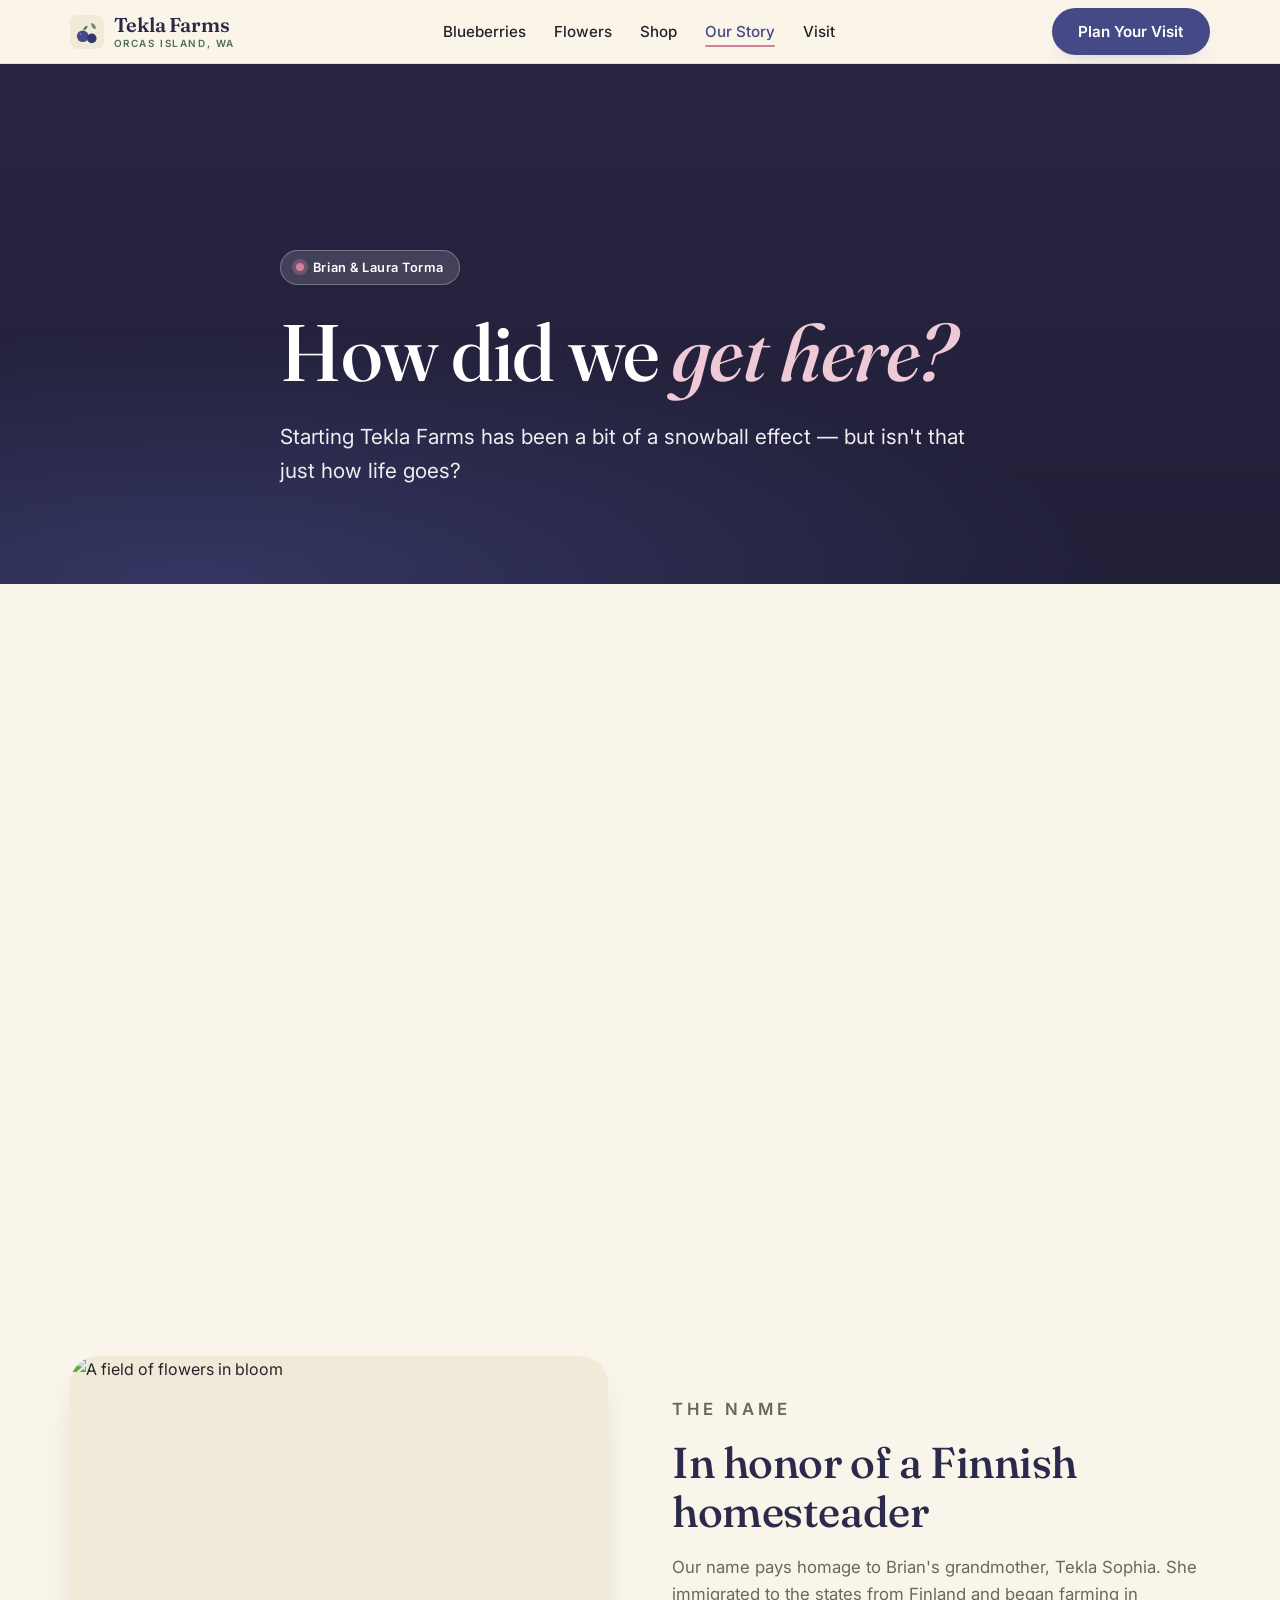
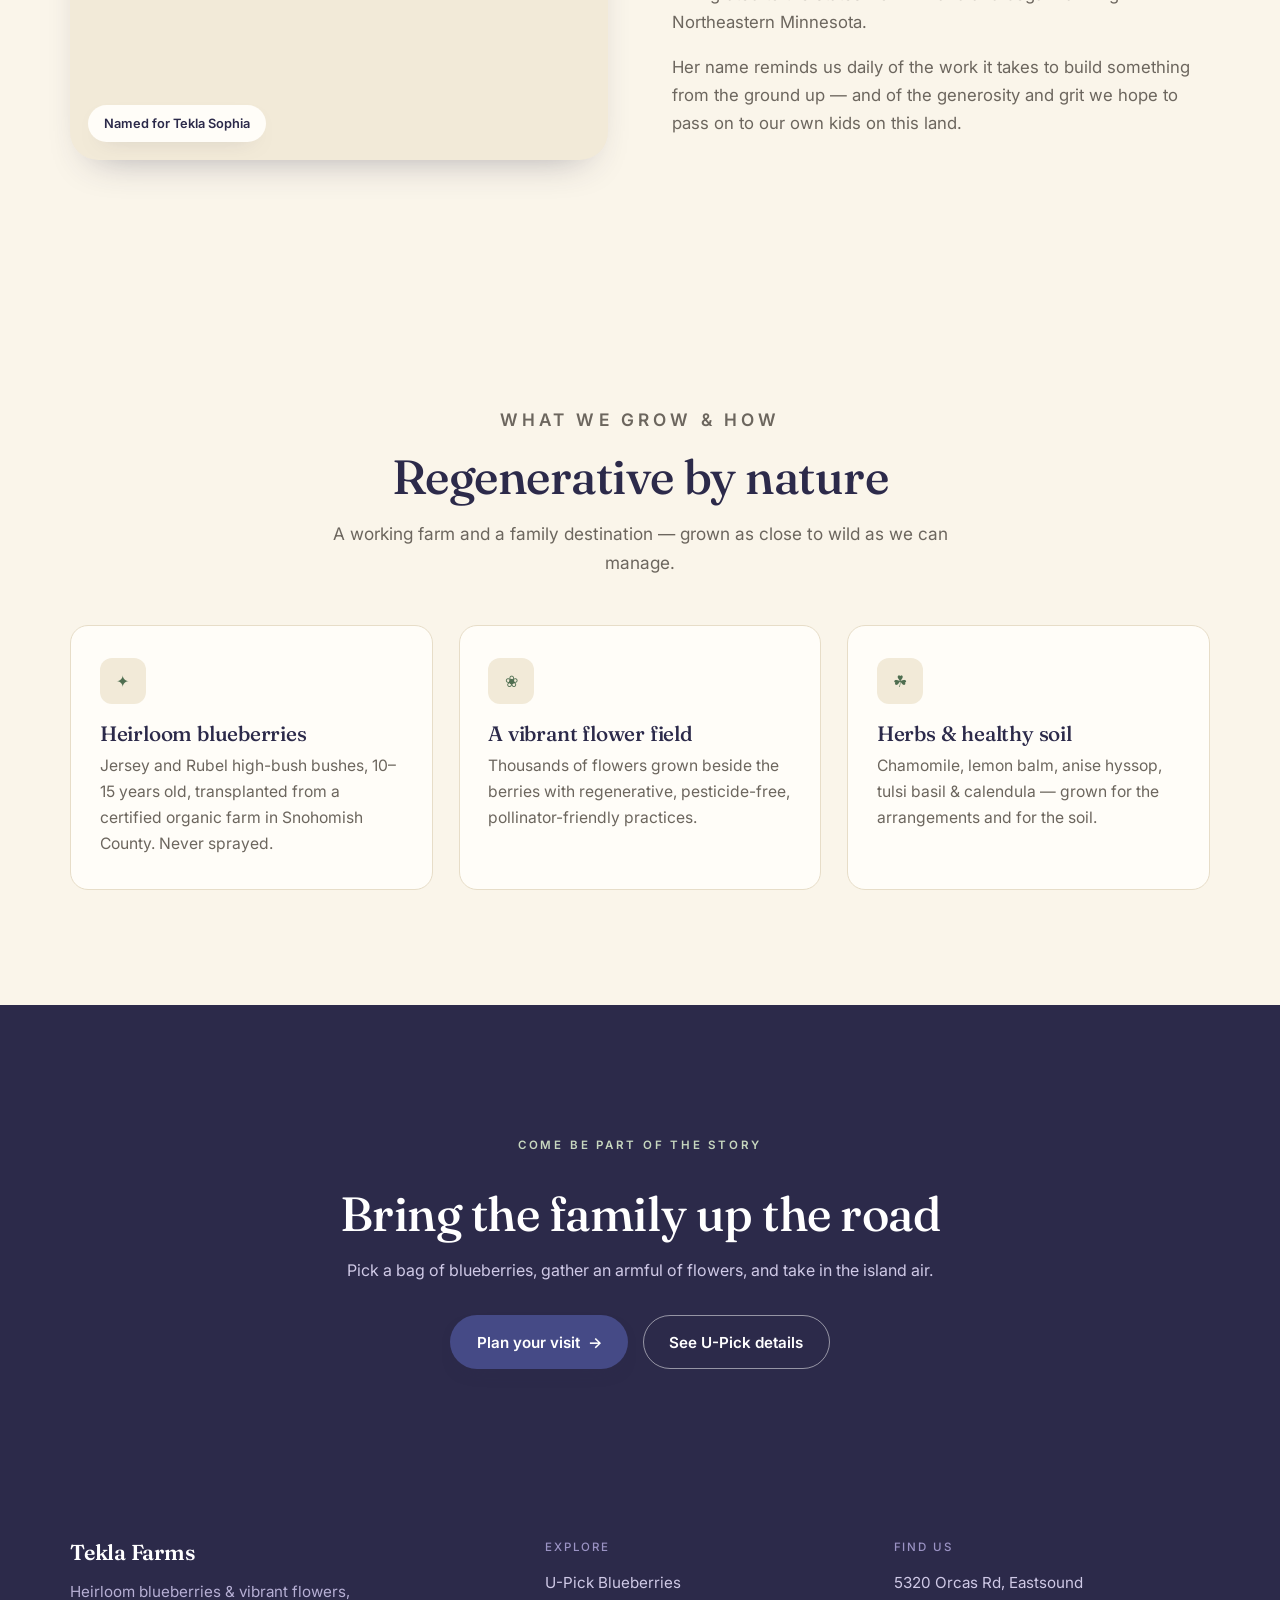
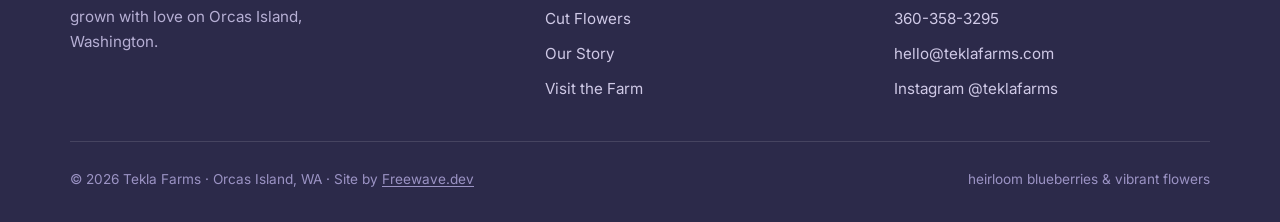
==== commit 7a9e299e: "Lift mobile nav drawer out of header flow for a compact bar The collapsed nav still occupied space a" ====
--- a/about.html
+++ b/about.html
@@ -15,6 +15,13 @@
       <svg viewBox="0 0 64 64" aria-hidden="true"><rect width="64" height="64" rx="14" fill="#f2ead8"/><path d="M40 15c6 1 10 6 8 12-5-1-9-6-8-12z" fill="#6f8f6f"/><path d="M33 20c0 4-3 8-8 9 0-5 3-8 8-9z" fill="#4f6e50"/><circle cx="24" cy="40" r="11" fill="#454a86"/><circle cx="41" cy="44" r="9" fill="#33366a"/><circle cx="20" cy="36" r="2" fill="#7d81b8" opacity=".7"/></svg>
       <span><span class="brand-name">Tekla Farms</span><span class="brand-tag">Orcas Island, WA</span></span>
     </a>
+    <input type="checkbox" id="nav-toggle" class="nav-toggle-input" aria-label="Toggle navigation menu">
+    <label for="nav-toggle" class="nav-toggle">
+      <span aria-hidden="true"></span>
+      <span aria-hidden="true"></span>
+      <span aria-hidden="true"></span>
+    </label>
+    <div class="nav-drawer">
     <ul class="nav-links">
       <li><a href="blueberries.html">Blueberries</a></li>
       <li><a href="flowers.html">Flowers</a></li>
@@ -23,6 +30,7 @@
       <li><a href="visit.html">Visit</a></li>
     </ul>
     <a class="btn btn-primary nav-cta" href="visit.html#plan">Plan Your Visit</a>
+    </div>
   </nav>
 </header>
 
--- a/styles.css
+++ b/styles.css
@@ -90,17 +90,34 @@
   backdrop-filter: blur(12px);
   border-bottom: 1px solid var(--line);
 }
-.nav { display: flex; align-items: center; justify-content: space-between; padding: 1rem 0; gap: 1.5rem; }
+.nav { display: flex; align-items: center; justify-content: space-between; padding: 0.5rem 0; gap: 1.5rem; line-height: 1.2; }
 .brand { display: flex; align-items: center; gap: 0.6rem; text-decoration: none; }
-.brand svg { width: 32px; height: 32px; flex: none; }
-.brand-name { font-family: 'Fraunces', serif; font-weight: 600; font-size: 1.25rem; color: var(--indigo); letter-spacing: -0.01em; }
-.brand-tag { display: block; font-family: 'Inter', sans-serif; font-size: 0.62rem; letter-spacing: 0.16em; text-transform: uppercase; color: var(--sage-deep); font-weight: 600; }
+.brand svg { width: 34px; height: 34px; flex: none; }
+.brand-name { display: block; font-family: 'Fraunces', serif; font-weight: 600; font-size: 1.25rem; line-height: 1.1; color: var(--indigo); letter-spacing: -0.01em; }
+.brand-tag { display: block; font-family: 'Inter', sans-serif; font-size: 0.62rem; line-height: 1.2; margin-top: 2px; letter-spacing: 0.16em; text-transform: uppercase; color: var(--sage-deep); font-weight: 600; }
 .nav-links { display: flex; align-items: center; gap: 1.75rem; list-style: none; }
 .nav-links a { text-decoration: none; font-weight: 500; font-size: 0.95rem; color: var(--ink); position: relative; padding: 0.25rem 0; transition: color 0.2s var(--ease); }
 .nav-links a::after { content: ''; position: absolute; left: 0; bottom: -2px; width: 0; height: 2px; background: var(--bloom); border-radius: 2px; transition: width 0.28s var(--ease); }
 .nav-links a:hover, .nav-links a[aria-current="page"] { color: var(--berry); }
 .nav-links a:hover::after, .nav-links a[aria-current="page"]::after { width: 100%; }
 .nav-cta { margin-left: 0.5rem; }
+.nav-drawer { display: contents; }
+
+/* ---------- Mobile nav toggle (checkbox-driven, no JS) ---------- */
+.nav-toggle-input {
+  position: absolute; width: 1px; height: 1px; padding: 0; margin: -1px;
+  overflow: hidden; clip: rect(0,0,0,0); white-space: nowrap; border: 0;
+}
+.nav-toggle {
+  display: none; flex-direction: column; justify-content: center; align-items: center;
+  gap: 5px; width: 42px; height: 42px; border-radius: 10px; flex: none;
+  border: 1px solid var(--line); background: var(--panel); cursor: pointer;
+}
+.nav-toggle span { display: block; width: 20px; height: 2px; background: var(--indigo); border-radius: 2px; transition: transform 0.25s var(--ease), opacity 0.2s var(--ease); }
+.nav-toggle-input:focus-visible ~ .nav-toggle { outline: 2px solid var(--berry); outline-offset: 2px; }
+.nav-toggle-input:checked ~ .nav-toggle span:nth-child(1) { transform: translateY(7px) rotate(45deg); }
+.nav-toggle-input:checked ~ .nav-toggle span:nth-child(2) { opacity: 0; }
+.nav-toggle-input:checked ~ .nav-toggle span:nth-child(3) { transform: translateY(-7px) rotate(-45deg); }
 
 /* ---------- Hero ---------- */
 .hero {
@@ -311,8 +328,20 @@
   .split.reverse .split-media { order: 0; }
   .footer-top { grid-template-columns: 1fr 1fr; }
   .footer-top .footer-brand { grid-column: 1 / -1; }
-  .nav-links { display: none; }
-  .nav-cta { margin-left: 0; }
+  .nav { flex-wrap: nowrap; }
+  .nav-toggle { display: inline-flex; }
+  .nav-drawer {
+    display: block; position: absolute; top: 100%; left: 0; right: 0; z-index: 40;
+    background: var(--cream); border-bottom: 1px solid var(--line); box-shadow: var(--shadow-sm);
+    padding: 0 1.25rem; max-height: 0; overflow: hidden; opacity: 0;
+    transition: max-height 0.35s var(--ease), opacity 0.25s var(--ease);
+  }
+  .nav-toggle-input:checked ~ .nav-drawer { max-height: 480px; opacity: 1; }
+  .nav-links { flex-direction: column; align-items: stretch; gap: 0; }
+  .nav-links li { width: 100%; }
+  .nav-links a { display: block; width: 100%; padding: 0.9rem 0.1rem; border-bottom: 1px solid var(--line); }
+  .nav-links a::after { display: none; }
+  .nav-cta { display: flex; margin: 0.95rem 0 1.15rem; justify-content: center; }
 }
 @media (max-width: 520px) {
   .footer-top { grid-template-columns: 1fr; }
